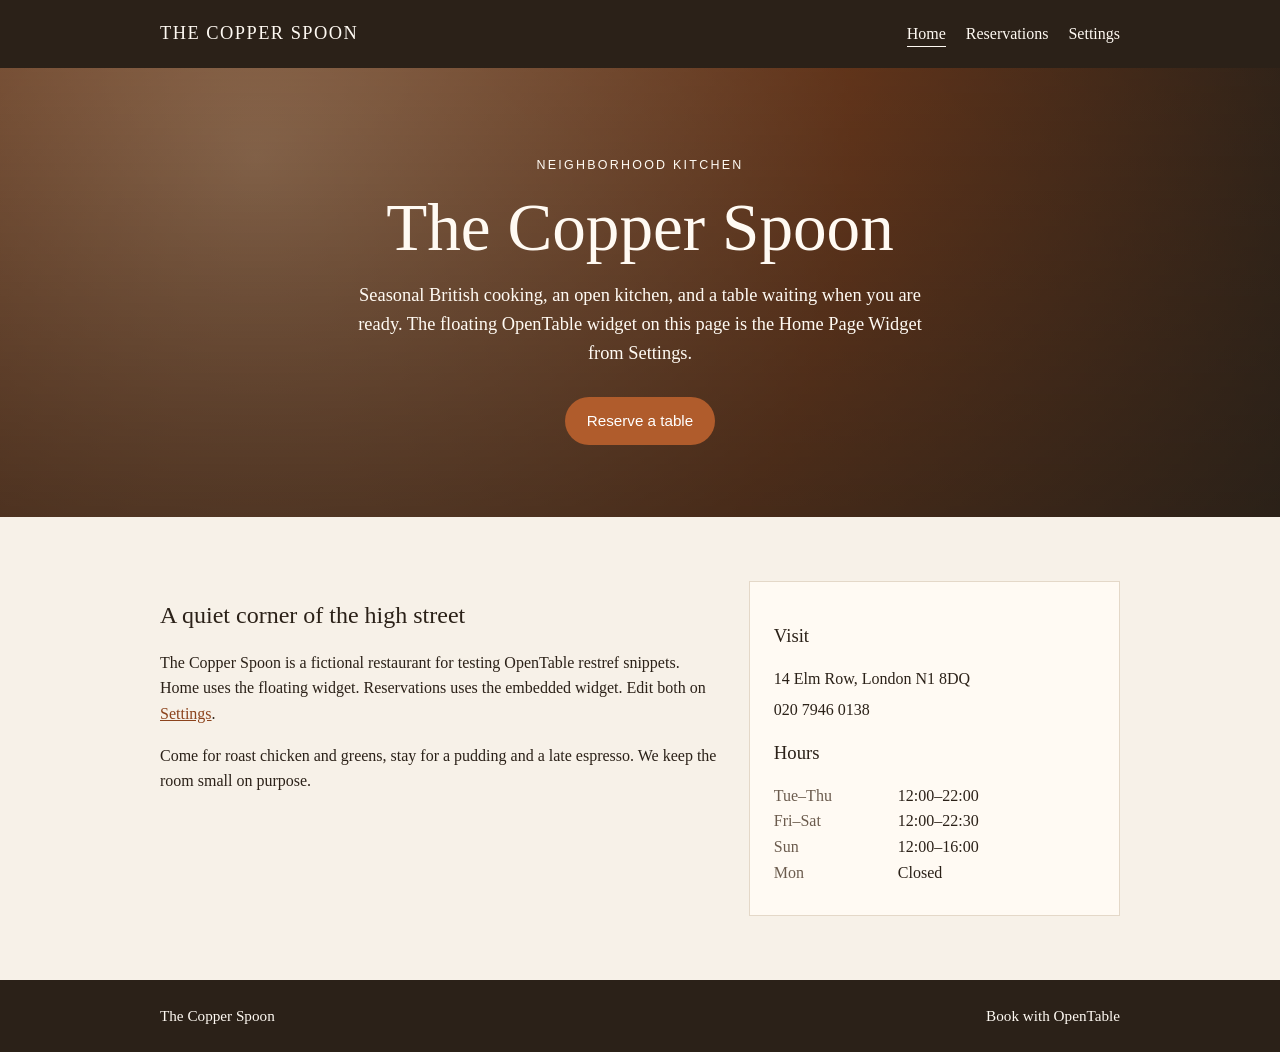
==== index.html @ 19832829 "Split restref demos onto Home, Reservations, and Settings. Settings now holds the floating and embed" ====
<!DOCTYPE html>
<html lang="en">
  <head>
    <meta charset="utf-8" />
    <meta name="viewport" content="width=device-width, initial-scale=1" />
    <title>The Copper Spoon</title>
    <link rel="stylesheet" href="css/styles.css" />
  </head>
  <body>
    <header class="site-header">
      <div class="nav-wrap">
        <a class="brand" href="index.html">The Copper Spoon</a>
        <nav class="nav-links" aria-label="Primary">
          <a href="index.html" aria-current="page">Home</a>
          <a href="reservations.html">Reservations</a>
          <a href="settings.html">Settings</a>
        </nav>
      </div>
    </header>

    <section class="hero">
      <div class="hero-inner">
        <p class="eyebrow">Neighborhood kitchen</p>
        <h1>The Copper Spoon</h1>
        <p class="lede">
          Seasonal British cooking, an open kitchen, and a table waiting when
          you are ready. The floating OpenTable widget on this page is the
          Home Page Widget from Settings.
        </p>
        <a class="button" href="reservations.html">Reserve a table</a>
      </div>
    </section>

    <section class="section">
      <div class="section-inner split">
        <div>
          <h2>A quiet corner of the high street</h2>
          <p>
            The Copper Spoon is a fictional restaurant for testing OpenTable
            restref snippets. Home uses the floating widget. Reservations uses
            the embedded widget. Edit both on
            <a href="settings.html">Settings</a>.
          </p>
          <p>
            Come for roast chicken and greens, stay for a pudding and a late
            espresso. We keep the room small on purpose.
          </p>
        </div>
        <aside class="meta-card">
          <h3>Visit</h3>
          <p>14 Elm Row, London N1 8DQ</p>
          <p>020 7946 0138</p>
          <h3>Hours</h3>
          <ul class="hours-list">
            <li><span>Tue–Thu</span> 12:00–22:00</li>
            <li><span>Fri–Sat</span> 12:00–22:30</li>
            <li><span>Sun</span> 12:00–16:00</li>
            <li><span>Mon</span> Closed</li>
          </ul>
        </aside>
      </div>
    </section>

    <footer class="site-footer">
      <div class="footer-wrap">
        <span>The Copper Spoon</span>
        <a href="reservations.html">Book with OpenTable</a>
      </div>
    </footer>

    <div id="home-restref-mount"></div>
    <script src="js/restref.js"></script>
    <script>
      Restref.loadPage("home", document.getElementById("home-restref-mount"));
    </script>
  </body>
</html>
---- css/styles.css ----
:root {
  --ink: #2b2118;
  --muted: #6b5b4d;
  --paper: #f7f1e8;
  --cream: #fffaf3;
  --copper: #b05c2c;
  --copper-dark: #8c431c;
  --line: #e4d8c8;
  --panel: #efe6d8;
}

* {
  box-sizing: border-box;
}

html {
  scroll-behavior: smooth;
}

body {
  margin: 0;
  color: var(--ink);
  background: var(--paper);
  font-family: Georgia, "Times New Roman", serif;
  line-height: 1.6;
}

img {
  max-width: 100%;
}

a {
  color: var(--copper-dark);
}

.site-header,
.site-footer {
  background: var(--ink);
  color: var(--cream);
}

.site-header a,
.site-footer a {
  color: var(--cream);
  text-decoration: none;
}

.nav-wrap,
.footer-wrap,
.hero-inner,
.section-inner {
  width: min(960px, calc(100% - 2rem));
  margin: 0 auto;
}

.nav-wrap {
  display: flex;
  align-items: center;
  justify-content: space-between;
  gap: 1rem;
  min-height: 4.25rem;
}

.brand {
  font-size: 1.15rem;
  letter-spacing: 0.08em;
  text-transform: uppercase;
}

.nav-links {
  display: flex;
  flex-wrap: wrap;
  gap: 1.25rem;
}

.nav-links a[aria-current="page"] {
  border-bottom: 1px solid var(--cream);
}

.hero {
  background:
    linear-gradient(180deg, rgba(43, 33, 24, 0.45), rgba(43, 33, 24, 0.7)),
    radial-gradient(circle at 20% 20%, #d7a077, #8c431c 55%, #2b2118);
  color: var(--cream);
  padding: 5.5rem 0 4.5rem;
}

.hero-inner {
  text-align: center;
}

.eyebrow {
  margin: 0 0 0.75rem;
  letter-spacing: 0.18em;
  text-transform: uppercase;
  font-size: 0.78rem;
  font-family: "Helvetica Neue", Helvetica, Arial, sans-serif;
}

h1,
h2,
h3 {
  font-weight: 400;
  line-height: 1.2;
}

.hero h1 {
  margin: 0 0 0.75rem;
  font-size: clamp(2.4rem, 6vw, 4.2rem);
}

.lede {
  margin: 0 auto 1.75rem;
  max-width: 36rem;
  font-size: 1.15rem;
}

.button {
  display: inline-block;
  border: 0;
  border-radius: 999px;
  padding: 0.75rem 1.35rem;
  background: var(--copper);
  color: #fff;
  text-decoration: none;
  font-family: "Helvetica Neue", Helvetica, Arial, sans-serif;
  font-size: 0.95rem;
  cursor: pointer;
}

.button:hover {
  background: var(--copper-dark);
}

.button-secondary {
  background: transparent;
  color: var(--ink);
  border: 1px solid var(--ink);
}

.button-secondary:hover {
  background: var(--ink);
  color: var(--cream);
}

.section {
  padding: 4rem 0;
}

.section + .section {
  border-top: 1px solid var(--line);
}

.split {
  display: grid;
  gap: 2rem;
}

@media (min-width: 720px) {
  .split {
    grid-template-columns: 1.2fr 0.8fr;
    align-items: start;
  }
}

.meta-card,
.page-intro,
.widget-panel {
  background: var(--cream);
  border: 1px solid var(--line);
  padding: 1.5rem;
}

.meta-card p,
.hours-list {
  margin: 0.35rem 0;
}

.hours-list {
  padding: 0;
  list-style: none;
}

.hours-list span {
  display: inline-block;
  min-width: 7.5rem;
  color: var(--muted);
}

.page-hero {
  padding: 3rem 0 1rem;
}

.widget-panel {
  min-height: 12rem;
}

.widget-panel h2 {
  margin-top: 0;
}

#restref-mount {
  min-height: 4rem;
}

.floating-note {
  margin-top: 1rem;
  color: var(--muted);
  font-size: 0.95rem;
}

.demo-steps {
  margin: 1rem 0 0;
  padding-left: 1.2rem;
}

.snippet-card {
  background: var(--panel);
  border: 1px solid var(--line);
  padding: 1.5rem;
}

.snippet-card + .snippet-card {
  margin-top: 1.5rem;
}

.snippet-card h2 {
  margin-top: 0;
}

.snippet-card textarea {
  min-height: 7.5rem;
}

a.button {
  text-align: center;
}

label {
  display: block;
  margin-bottom: 0.35rem;
  font-family: "Helvetica Neue", Helvetica, Arial, sans-serif;
  font-size: 0.85rem;
}

input,
select,
textarea {
  width: 100%;
  border: 1px solid var(--line);
  background: var(--cream);
  color: var(--ink);
  padding: 0.7rem 0.8rem;
  font: inherit;
}

textarea {
  min-height: 8.5rem;
  font-family: Menlo, Consolas, monospace;
  font-size: 0.82rem;
}

.actions {
  display: flex;
  flex-wrap: wrap;
  gap: 0.75rem;
  margin-top: 0.85rem;
}

.status {
  min-height: 1.4rem;
  margin: 0.75rem 0 0;
  font-family: "Helvetica Neue", Helvetica, Arial, sans-serif;
  font-size: 0.9rem;
}

code,
.snippet-preview {
  font-family: Menlo, Consolas, monospace;
  font-size: 0.8rem;
}

.snippet-preview {
  overflow: auto;
  background: var(--ink);
  color: var(--cream);
  padding: 1rem;
  white-space: pre-wrap;
}

.site-footer {
  padding: 1.5rem 0;
  font-size: 0.95rem;
}

.footer-wrap {
  display: flex;
  justify-content: space-between;
  gap: 1rem;
}
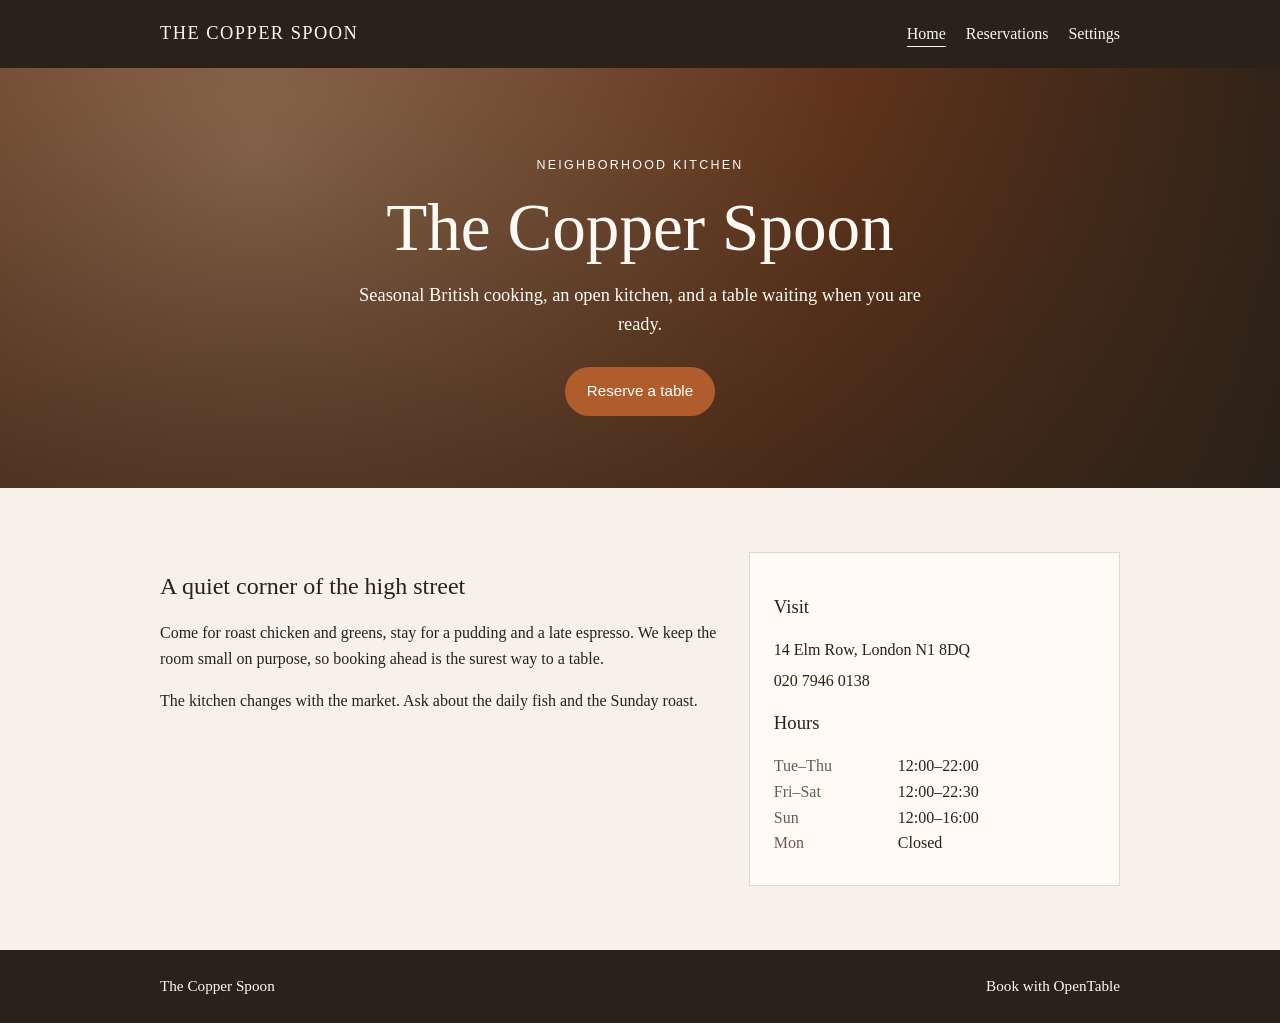
==== commit 2b82fd32: "Install restref snippets as real script tags on Home and Reservations. Dynamic injection ran too lat" ====
--- a/index.html
+++ b/index.html
@@ -24,8 +24,7 @@
         <h1>The Copper Spoon</h1>
         <p class="lede">
           Seasonal British cooking, an open kitchen, and a table waiting when
-          you are ready. The floating OpenTable widget on this page is the
-          Home Page Widget from Settings.
+          you are ready.
         </p>
         <a class="button" href="reservations.html">Reserve a table</a>
       </div>
@@ -36,14 +35,13 @@
         <div>
           <h2>A quiet corner of the high street</h2>
           <p>
-            The Copper Spoon is a fictional restaurant for testing OpenTable
-            restref snippets. Home uses the floating widget. Reservations uses
-            the embedded widget. Edit both on
-            <a href="settings.html">Settings</a>.
+            Come for roast chicken and greens, stay for a pudding and a late
+            espresso. We keep the room small on purpose, so booking ahead is
+            the surest way to a table.
           </p>
           <p>
-            Come for roast chicken and greens, stay for a pudding and a late
-            espresso. We keep the room small on purpose.
+            The kitchen changes with the market. Ask about the daily fish and
+            the Sunday roast.
           </p>
         </div>
         <aside class="meta-card">
@@ -68,10 +66,6 @@
       </div>
     </footer>
 
-    <div id="home-restref-mount"></div>
-    <script src="js/restref.js"></script>
-    <script>
-      Restref.loadPage("home", document.getElementById("home-restref-mount"));
-    </script>
+    <script type='text/javascript' src='//www.opentable.co.uk/widget/restref-v2/loader?rid=515106&widgetMode=floating&ot_source=Restaurant%20website'></script>
   </body>
 </html>
--- a/css/styles.css
+++ b/css/styles.css
@@ -200,7 +200,7 @@
 }
 
 #restref-mount {
-  min-height: 4rem;
+  min-height: 18rem;
 }
 
 .floating-note {
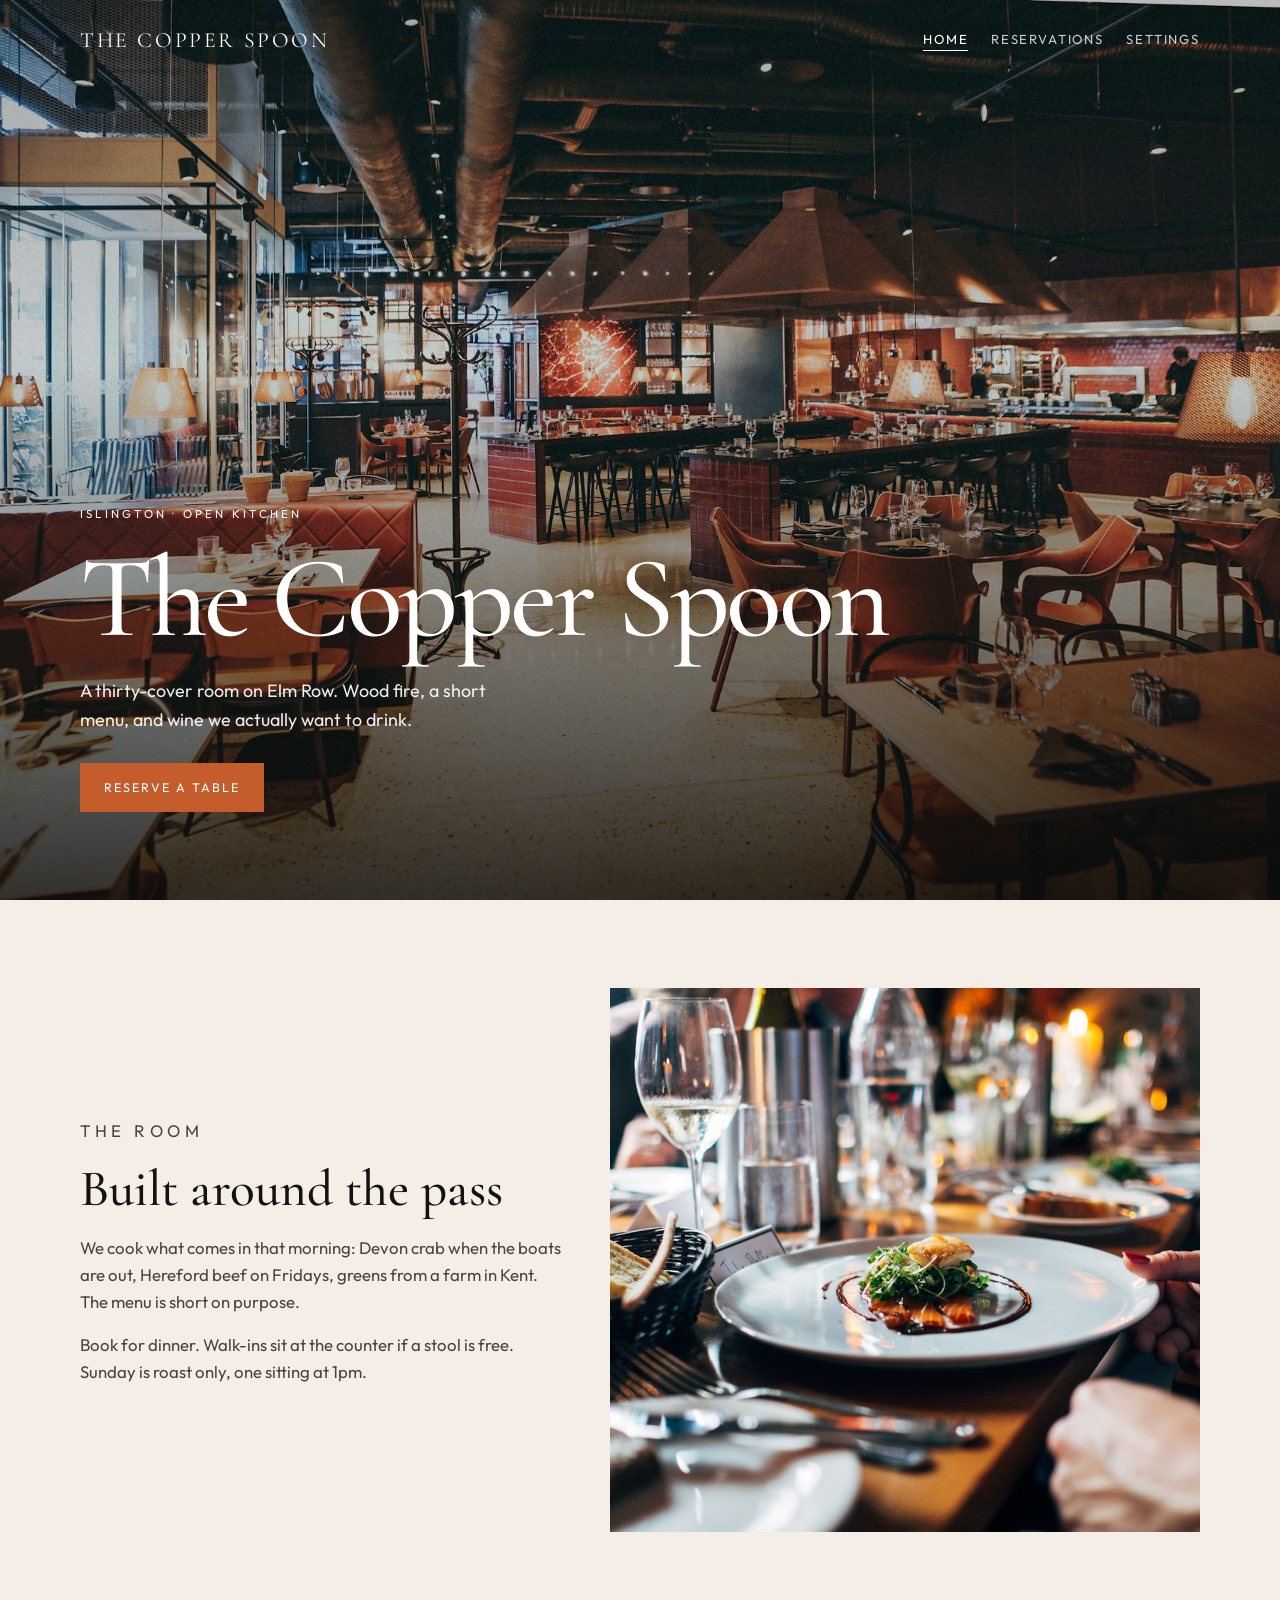
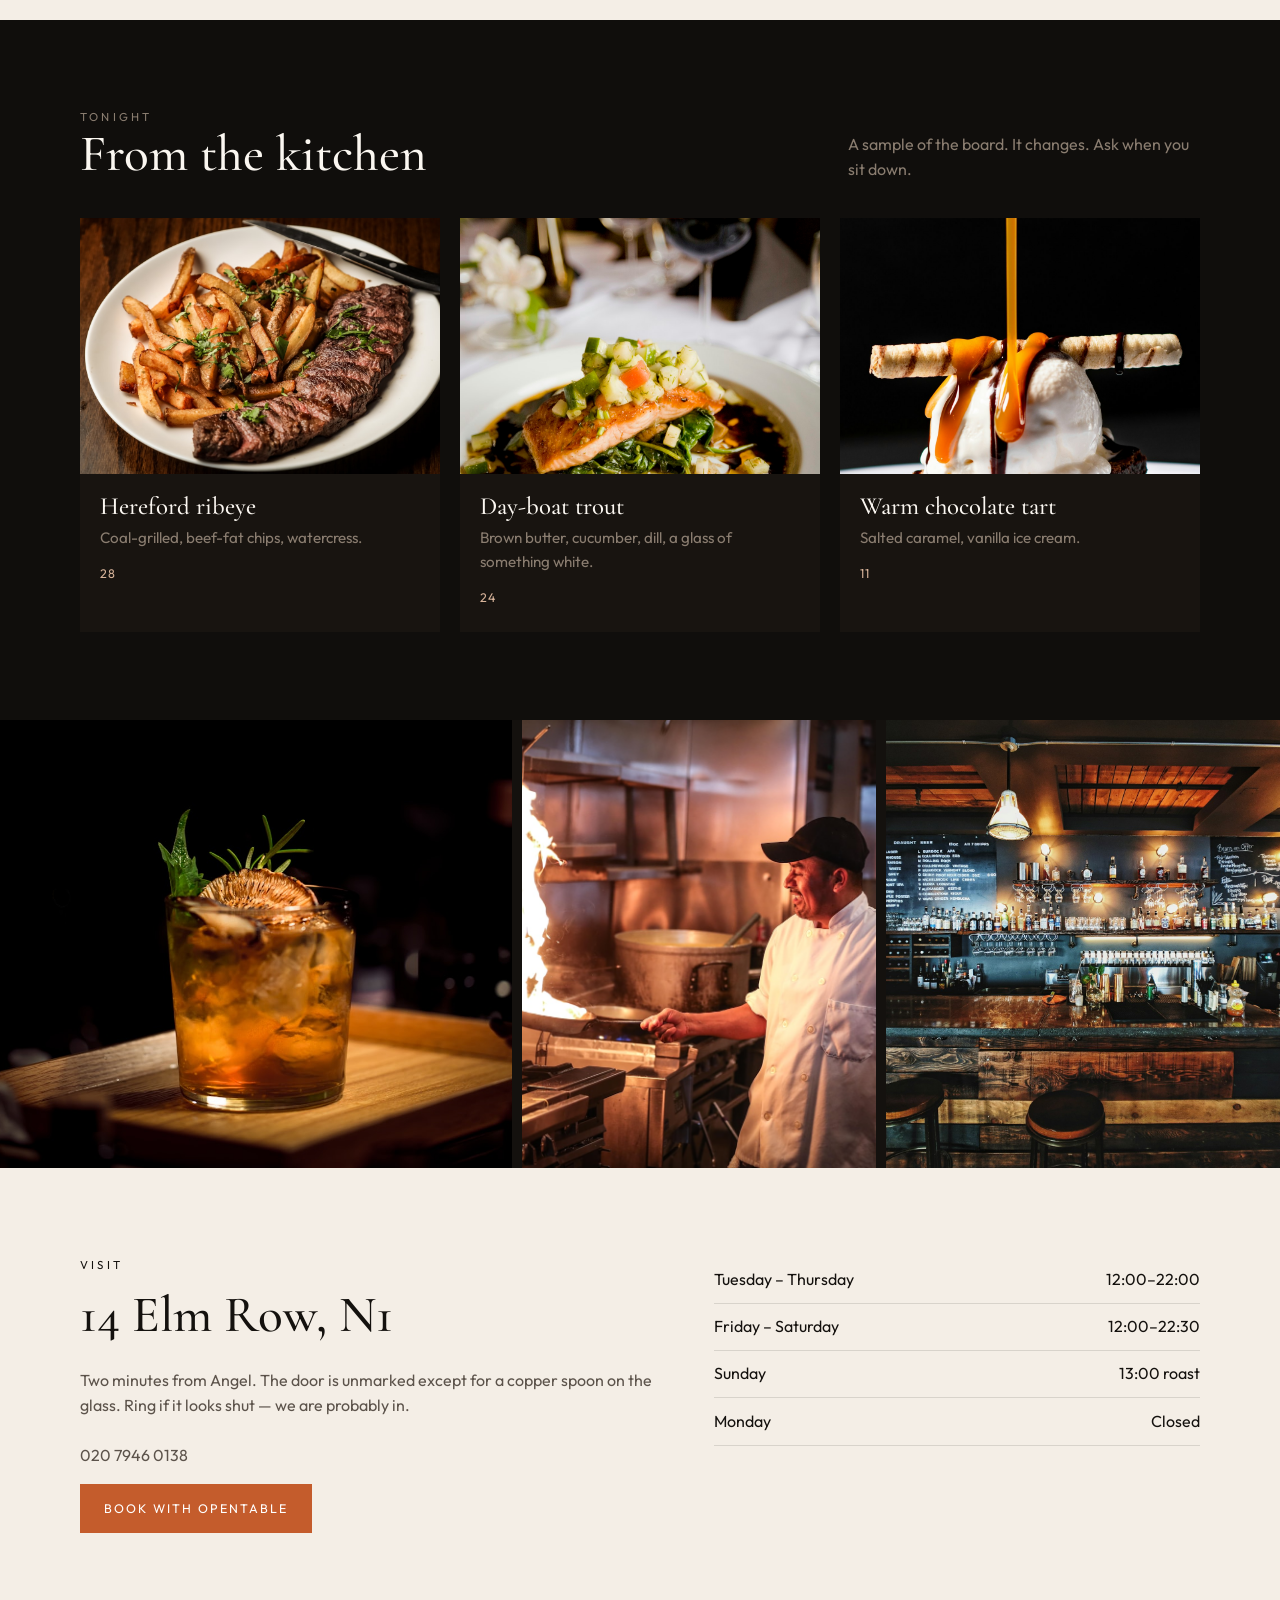
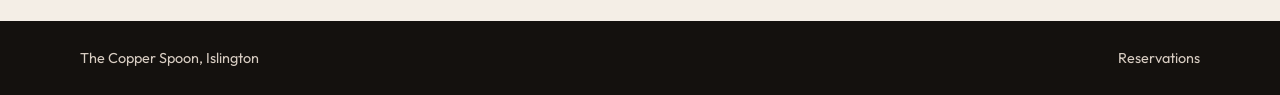
==== commit 7d4b7a97: "Make the demo look like a real restaurant site. Home now has a dining-room hero, menu, and photograp" ====
--- a/index.html
+++ b/index.html
@@ -3,7 +3,13 @@
   <head>
     <meta charset="utf-8" />
     <meta name="viewport" content="width=device-width, initial-scale=1" />
-    <title>The Copper Spoon</title>
+    <title>The Copper Spoon — Islington</title>
+    <link rel="preconnect" href="https://fonts.googleapis.com" />
+    <link rel="preconnect" href="https://fonts.gstatic.com" crossorigin />
+    <link
+      href="https://fonts.googleapis.com/css2?family=Cormorant+Garamond:ital,wght@0,500;0,600;1,500&family=Outfit:wght@400;500;600&display=swap"
+      rel="stylesheet"
+    />
     <link rel="stylesheet" href="css/styles.css" />
   </head>
   <body>
@@ -19,53 +25,121 @@
     </header>
 
     <section class="hero">
+      <img
+        class="hero-photo"
+        src="images/hero-dining.jpg"
+        alt="The dining room at The Copper Spoon, with copper lights and an open kitchen"
+      />
       <div class="hero-inner">
-        <p class="eyebrow">Neighborhood kitchen</p>
+        <p class="eyebrow">Islington · Open kitchen</p>
         <h1>The Copper Spoon</h1>
         <p class="lede">
-          Seasonal British cooking, an open kitchen, and a table waiting when
-          you are ready.
+          A thirty-cover room on Elm Row. Wood fire, a short menu, and wine we
+          actually want to drink.
         </p>
         <a class="button" href="reservations.html">Reserve a table</a>
       </div>
     </section>
 
-    <section class="section">
-      <div class="section-inner split">
-        <div>
-          <h2>A quiet corner of the high street</h2>
+    <section class="section section-light">
+      <div class="section-inner intro-grid">
+        <div class="intro-copy">
+          <p class="eyebrow">The room</p>
+          <h2>Built around the pass</h2>
           <p>
-            Come for roast chicken and greens, stay for a pudding and a late
-            espresso. We keep the room small on purpose, so booking ahead is
-            the surest way to a table.
+            We cook what comes in that morning: Devon crab when the boats are
+            out, Hereford beef on Fridays, greens from a farm in Kent. The menu
+            is short on purpose.
           </p>
           <p>
-            The kitchen changes with the market. Ask about the daily fish and
-            the Sunday roast.
+            Book for dinner. Walk-ins sit at the counter if a stool is free.
+            Sunday is roast only, one sitting at 1pm.
           </p>
         </div>
-        <aside class="meta-card">
-          <h3>Visit</h3>
-          <p>14 Elm Row, London N1 8DQ</p>
-          <p>020 7946 0138</p>
-          <h3>Hours</h3>
+        <img
+          class="intro-photo"
+          src="images/table.jpg"
+          alt="A scallop dish being set down at the table"
+        />
+      </div>
+    </section>
+
+    <section class="section section-dark">
+      <div class="section-inner">
+        <div class="menu-head">
+          <div>
+            <p class="eyebrow">Tonight</p>
+            <h2>From the kitchen</h2>
+          </div>
+          <p>A sample of the board. It changes. Ask when you sit down.</p>
+        </div>
+        <div class="menu-grid">
+          <article class="dish">
+            <img src="images/dish-roast.jpg" alt="Sliced ribeye with chips" />
+            <div class="dish-body">
+              <h3>Hereford ribeye</h3>
+              <p>Coal-grilled, beef-fat chips, watercress.</p>
+              <span class="price">28</span>
+            </div>
+          </article>
+          <article class="dish">
+            <img src="images/dish-fish.jpg" alt="Pan-fried trout with cucumber" />
+            <div class="dish-body">
+              <h3>Day-boat trout</h3>
+              <p>Brown butter, cucumber, dill, a glass of something white.</p>
+              <span class="price">24</span>
+            </div>
+          </article>
+          <article class="dish">
+            <img src="images/dish-pudding.jpg" alt="Warm chocolate pudding with ice cream and caramel" />
+            <div class="dish-body">
+              <h3>Warm chocolate tart</h3>
+              <p>Salted caramel, vanilla ice cream.</p>
+              <span class="price">11</span>
+            </div>
+          </article>
+        </div>
+      </div>
+    </section>
+
+    <section class="gallery" aria-label="The restaurant">
+      <img src="images/wine.jpg" alt="A whisky cocktail on a wooden tray" />
+      <img src="images/kitchen.jpg" alt="The open kitchen, pan on the flame" />
+      <img src="images/reserve-bg.jpg" alt="The bar at The Copper Spoon" />
+    </section>
+
+    <section class="section section-light">
+      <div class="section-inner visit-grid">
+        <div>
+          <p class="eyebrow">Visit</p>
+          <h2>14 Elm Row, N1</h2>
+          <p class="meta-note">
+            Two minutes from Angel. The door is unmarked except for a copper
+            spoon on the glass. Ring if it looks shut — we are probably in.
+          </p>
+          <p class="meta-note">020 7946 0138</p>
+          <a class="button" href="reservations.html">Book with OpenTable</a>
+        </div>
+        <div>
           <ul class="hours-list">
-            <li><span>Tue–Thu</span> 12:00–22:00</li>
-            <li><span>Fri–Sat</span> 12:00–22:30</li>
-            <li><span>Sun</span> 12:00–16:00</li>
-            <li><span>Mon</span> Closed</li>
+            <li><span>Tuesday – Thursday</span> 12:00–22:00</li>
+            <li><span>Friday – Saturday</span> 12:00–22:30</li>
+            <li><span>Sunday</span> 13:00 roast</li>
+            <li><span>Monday</span> Closed</li>
           </ul>
-        </aside>
+        </div>
       </div>
     </section>
 
     <footer class="site-footer">
       <div class="footer-wrap">
-        <span>The Copper Spoon</span>
-        <a href="reservations.html">Book with OpenTable</a>
+        <span>The Copper Spoon, Islington</span>
+        <a href="reservations.html">Reservations</a>
       </div>
     </footer>
 
-    <script type='text/javascript' src='//www.opentable.co.uk/widget/restref-v2/loader?rid=515106&widgetMode=floating&ot_source=Restaurant%20website'></script>
+    <div class="restref-floating" data-restref="home-floating">
+      <script type='text/javascript' src='//www.opentable.co.uk/widget/restref-v2/loader?rid=515106&widgetMode=floating&ot_source=Restaurant%20website'></script>
+    </div>
   </body>
 </html>
--- a/css/styles.css
+++ b/css/styles.css
@@ -1,12 +1,14 @@
 :root {
-  --ink: #2b2118;
-  --muted: #6b5b4d;
-  --paper: #f7f1e8;
-  --cream: #fffaf3;
-  --copper: #b05c2c;
-  --copper-dark: #8c431c;
-  --line: #e4d8c8;
-  --panel: #efe6d8;
+  --ink: #14110e;
+  --muted: #8a7d70;
+  --paper: #f4eee6;
+  --cream: #fbf7f1;
+  --copper: #c45c2c;
+  --copper-dark: #9a3f18;
+  --line: rgba(255, 255, 255, 0.16);
+  --panel: #1c1814;
+  --serif: "Cormorant Garamond", Georgia, serif;
+  --sans: "Outfit", "Helvetica Neue", sans-serif;
 }
 
 * {
@@ -20,36 +22,39 @@
 body {
   margin: 0;
   color: var(--ink);
-  background: var(--paper);
-  font-family: Georgia, "Times New Roman", serif;
+  background: var(--ink);
+  font-family: var(--sans);
   line-height: 1.6;
 }
 
 img {
   max-width: 100%;
+  display: block;
 }
 
 a {
-  color: var(--copper-dark);
-}
-
-.site-header,
-.site-footer {
+  color: inherit;
+}
+
+.site-header {
+  position: absolute;
+  top: 0;
+  left: 0;
+  right: 0;
+  z-index: 20;
+  color: #fff;
+}
+
+.site-header--solid {
+  position: relative;
   background: var(--ink);
-  color: var(--cream);
-}
-
-.site-header a,
-.site-footer a {
-  color: var(--cream);
-  text-decoration: none;
 }
 
 .nav-wrap,
 .footer-wrap,
 .hero-inner,
 .section-inner {
-  width: min(960px, calc(100% - 2rem));
+  width: min(1120px, calc(100% - 2.5rem));
   margin: 0 auto;
 }
 
@@ -58,73 +63,110 @@
   align-items: center;
   justify-content: space-between;
   gap: 1rem;
-  min-height: 4.25rem;
+  min-height: 5rem;
 }
 
 .brand {
-  font-size: 1.15rem;
-  letter-spacing: 0.08em;
+  font-family: var(--serif);
+  font-size: 1.35rem;
+  letter-spacing: 0.12em;
   text-transform: uppercase;
+  text-decoration: none;
 }
 
 .nav-links {
   display: flex;
   flex-wrap: wrap;
-  gap: 1.25rem;
-}
-
+  gap: 1.4rem;
+  font-size: 0.82rem;
+  letter-spacing: 0.14em;
+  text-transform: uppercase;
+}
+
+.nav-links a {
+  text-decoration: none;
+  opacity: 0.78;
+}
+
+.nav-links a:hover,
 .nav-links a[aria-current="page"] {
-  border-bottom: 1px solid var(--cream);
+  opacity: 1;
+  border-bottom: 1px solid #fff;
 }
 
 .hero {
+  position: relative;
+  min-height: 100vh;
+  display: grid;
+  place-items: end stretch;
+  color: #fff;
+  overflow: hidden;
+}
+
+.hero-photo {
+  position: absolute;
+  inset: 0;
+  width: 100%;
+  height: 100%;
+  object-fit: cover;
+  object-position: center 40%;
+}
+
+.hero::after {
+  content: "";
+  position: absolute;
+  inset: 0;
   background:
-    linear-gradient(180deg, rgba(43, 33, 24, 0.45), rgba(43, 33, 24, 0.7)),
-    radial-gradient(circle at 20% 20%, #d7a077, #8c431c 55%, #2b2118);
-  color: var(--cream);
-  padding: 5.5rem 0 4.5rem;
+    linear-gradient(180deg, rgba(12, 9, 7, 0.28) 0%, rgba(12, 9, 7, 0.15) 40%, rgba(12, 9, 7, 0.82) 100%);
 }
 
 .hero-inner {
-  text-align: center;
+  position: relative;
+  z-index: 1;
+  padding: 0 0 5.5rem;
 }
 
 .eyebrow {
-  margin: 0 0 0.75rem;
-  letter-spacing: 0.18em;
+  margin: 0 0 0.8rem;
+  letter-spacing: 0.28em;
   text-transform: uppercase;
-  font-size: 0.78rem;
-  font-family: "Helvetica Neue", Helvetica, Arial, sans-serif;
+  font-size: 0.72rem;
 }
 
 h1,
 h2,
 h3 {
+  font-family: var(--serif);
+  font-weight: 500;
+  line-height: 1.1;
+}
+
+.hero h1 {
+  margin: 0 0 0.9rem;
+  font-size: clamp(3.4rem, 9vw, 7.2rem);
+  letter-spacing: -0.03em;
+}
+
+.lede {
+  margin: 0 0 1.8rem;
+  max-width: 28rem;
+  font-size: 1.12rem;
   font-weight: 400;
-  line-height: 1.2;
-}
-
-.hero h1 {
-  margin: 0 0 0.75rem;
-  font-size: clamp(2.4rem, 6vw, 4.2rem);
-}
-
-.lede {
-  margin: 0 auto 1.75rem;
-  max-width: 36rem;
-  font-size: 1.15rem;
+  opacity: 0.92;
 }
 
 .button {
   display: inline-block;
   border: 0;
-  border-radius: 999px;
-  padding: 0.75rem 1.35rem;
+  border-radius: 0;
+  padding: 0.9rem 1.5rem;
   background: var(--copper);
   color: #fff;
   text-decoration: none;
-  font-family: "Helvetica Neue", Helvetica, Arial, sans-serif;
-  font-size: 0.95rem;
+  font-family: var(--sans);
+  font-size: 0.78rem;
+  letter-spacing: 0.16em;
+  text-transform: uppercase;
   cursor: pointer;
 }
 
@@ -134,79 +176,240 @@
 
 .button-secondary {
   background: transparent;
+  color: #fff;
+  border: 1px solid rgba(255, 255, 255, 0.45);
+}
+
+.button-secondary:hover {
+  background: #fff;
   color: var(--ink);
-  border: 1px solid var(--ink);
-}
-
-.button-secondary:hover {
-  background: var(--ink);
+}
+
+.section {
+  padding: 5.5rem 0;
+}
+
+.section-light {
+  background: var(--paper);
+  color: var(--ink);
+}
+
+.section-dark {
+  background: #100e0c;
   color: var(--cream);
 }
 
-.section {
-  padding: 4rem 0;
-}
-
-.section + .section {
-  border-top: 1px solid var(--line);
-}
-
-.split {
+.intro-grid {
   display: grid;
-  gap: 2rem;
-}
-
-@media (min-width: 720px) {
-  .split {
-    grid-template-columns: 1.2fr 0.8fr;
+  gap: 3rem;
+  align-items: center;
+}
+
+@media (min-width: 860px) {
+  .intro-grid {
+    grid-template-columns: 0.9fr 1.1fr;
+  }
+}
+
+.intro-copy h2 {
+  margin: 0 0 1.1rem;
+  font-size: clamp(2.2rem, 4vw, 3.4rem);
+}
+
+.intro-copy p {
+  margin: 0 0 1rem;
+  color: #4c433b;
+  font-size: 1.05rem;
+}
+
+.intro-photo {
+  width: 100%;
+  height: 34rem;
+  object-fit: cover;
+}
+
+.menu-head {
+  display: flex;
+  justify-content: space-between;
+  gap: 1rem;
+  align-items: end;
+  margin-bottom: 2.2rem;
+}
+
+.menu-head h2 {
+  margin: 0;
+  font-size: clamp(2.2rem, 4vw, 3.3rem);
+}
+
+.menu-head p {
+  margin: 0;
+  max-width: 22rem;
+  color: var(--muted);
+}
+
+.menu-grid {
+  display: grid;
+  gap: 1.25rem;
+}
+
+@media (min-width: 800px) {
+  .menu-grid {
+    grid-template-columns: repeat(3, 1fr);
+  }
+}
+
+.dish {
+  background: #181410;
+}
+
+.dish img {
+  width: 100%;
+  height: 16rem;
+  object-fit: cover;
+}
+
+.dish-body {
+  padding: 1.2rem 1.25rem 1.4rem;
+}
+
+.dish h3 {
+  margin: 0 0 0.35rem;
+  font-size: 1.55rem;
+}
+
+.dish p {
+  margin: 0;
+  color: var(--muted);
+  font-size: 0.95rem;
+}
+
+.price {
+  display: inline-block;
+  margin-top: 0.85rem;
+  letter-spacing: 0.12em;
+  font-size: 0.78rem;
+  color: #d8b49a;
+}
+
+.gallery {
+  display: grid;
+  gap: 0.6rem;
+}
+
+@media (min-width: 800px) {
+  .gallery {
+    grid-template-columns: 1.3fr 0.9fr 1fr;
+    min-height: 28rem;
+  }
+}
+
+.gallery img {
+  width: 100%;
+  height: 18rem;
+  object-fit: cover;
+}
+
+@media (min-width: 800px) {
+  .gallery img {
+    height: 100%;
+    min-height: 28rem;
+  }
+}
+
+.visit-grid {
+  display: grid;
+  gap: 2.5rem;
+}
+
+@media (min-width: 800px) {
+  .visit-grid {
+    grid-template-columns: 1.1fr 0.9fr;
     align-items: start;
   }
 }
 
-.meta-card,
-.page-intro,
-.widget-panel {
-  background: var(--cream);
-  border: 1px solid var(--line);
-  padding: 1.5rem;
-}
-
-.meta-card p,
+.visit-grid h2 {
+  margin: 0 0 0.8rem;
+  font-size: clamp(2.2rem, 4vw, 3.3rem);
+}
+
 .hours-list {
-  margin: 0.35rem 0;
-}
-
-.hours-list {
+  margin: 0;
   padding: 0;
   list-style: none;
 }
 
-.hours-list span {
-  display: inline-block;
-  min-width: 7.5rem;
-  color: var(--muted);
-}
-
-.page-hero {
-  padding: 3rem 0 1rem;
-}
-
-.widget-panel {
-  min-height: 12rem;
-}
-
-.widget-panel h2 {
-  margin-top: 0;
+.hours-list li {
+  display: flex;
+  justify-content: space-between;
+  gap: 1rem;
+  padding: 0.65rem 0;
+  border-bottom: 1px solid rgba(20, 17, 14, 0.12);
+}
+
+.meta-note {
+  margin-top: 1.5rem;
+  color: #5c534b;
+}
+
+.page-reservations {
+  min-height: 100vh;
+}
+
+.reserve-stage {
+  position: relative;
+  min-height: 100vh;
+  display: grid;
+  place-items: center;
+  padding: 6.5rem 1.25rem 2.5rem;
+}
+
+.reserve-bg {
+  position: absolute;
+  inset: 0;
+  width: 100%;
+  height: 100%;
+  object-fit: cover;
+}
+
+.reserve-stage::after {
+  content: "";
+  position: absolute;
+  inset: 0;
+  background: rgba(10, 8, 6, 0.62);
+}
+
+.widget-only {
+  position: relative;
+  z-index: 1;
+  width: min(480px, 100%);
+  background: #fff;
+  color: var(--ink);
+  box-shadow: 0 24px 60px rgba(0, 0, 0, 0.4);
 }
 
 #restref-mount {
   min-height: 18rem;
 }
 
-.floating-note {
-  margin-top: 1rem;
-  color: var(--muted);
-  font-size: 0.95rem;
+#restref-mount .ot-restref-v2-widget-iframe {
+  display: block;
+  width: 100% !important;
+  max-width: 100% !important;
+}
+
+.page-intro,
+.snippet-card {
+  color: var(--cream);
+}
+
+.page-hero {
+  padding: 3.5rem 0 0.5rem;
+}
+
+.page-intro p,
+.demo-steps {
+  color: #cfc3b6;
 }
 
 .demo-steps {
@@ -215,8 +418,8 @@
 }
 
 .snippet-card {
-  background: var(--panel);
-  border: 1px solid var(--line);
+  background: #1b1713;
+  border: 1px solid rgba(255, 255, 255, 0.08);
   padding: 1.5rem;
 }
 
@@ -230,6 +433,10 @@
 
 .snippet-card textarea {
   min-height: 7.5rem;
+}
+
+.snippet-card a {
+  color: #e2b089;
 }
 
 a.button {
@@ -239,24 +446,25 @@
 label {
   display: block;
   margin-bottom: 0.35rem;
-  font-family: "Helvetica Neue", Helvetica, Arial, sans-serif;
-  font-size: 0.85rem;
+  font-size: 0.78rem;
+  letter-spacing: 0.08em;
+  text-transform: uppercase;
 }
 
 input,
 select,
 textarea {
   width: 100%;
-  border: 1px solid var(--line);
-  background: var(--cream);
-  color: var(--ink);
+  border: 1px solid rgba(255, 255, 255, 0.14);
+  background: #100e0c;
+  color: var(--cream);
   padding: 0.7rem 0.8rem;
   font: inherit;
 }
 
 textarea {
   min-height: 8.5rem;
-  font-family: Menlo, Consolas, monospace;
+  font-family: ui-monospace, Menlo, Consolas, monospace;
   font-size: 0.82rem;
 }
 
@@ -270,27 +478,17 @@
 .status {
   min-height: 1.4rem;
   margin: 0.75rem 0 0;
-  font-family: "Helvetica Neue", Helvetica, Arial, sans-serif;
   font-size: 0.9rem;
 }
 
-code,
-.snippet-preview {
-  font-family: Menlo, Consolas, monospace;
-  font-size: 0.8rem;
-}
-
-.snippet-preview {
-  overflow: auto;
-  background: var(--ink);
-  color: var(--cream);
-  padding: 1rem;
-  white-space: pre-wrap;
-}
-
 .site-footer {
-  padding: 1.5rem 0;
-  font-size: 0.95rem;
+  padding: 1.6rem 0;
+  color: #d8cdc2;
+  font-size: 0.9rem;
+}
+
+.site-footer a {
+  text-decoration: none;
 }
 
 .footer-wrap {
@@ -298,3 +496,29 @@
   justify-content: space-between;
   gap: 1rem;
 }
+
+.restref-floating {
+  position: fixed;
+  right: 1.25rem;
+  bottom: 1.25rem;
+  z-index: 2147483000;
+  width: min(390px, calc(100vw - 2rem));
+  max-height: calc(100vh - 2.5rem);
+  overflow: hidden;
+  background: #fff;
+  box-shadow: 0 12px 40px rgba(0, 0, 0, 0.35);
+}
+
+.restref-floating [id^="ot-restref-v2-widget-container"] {
+  display: block;
+  width: 100%;
+}
+
+.restref-floating .ot-restref-v2-widget-iframe {
+  display: block;
+  width: 100% !important;
+  max-width: 100% !important;
+  height: min(640px, calc(100vh - 2.5rem));
+  border: 0;
+  background: #fff;
+}
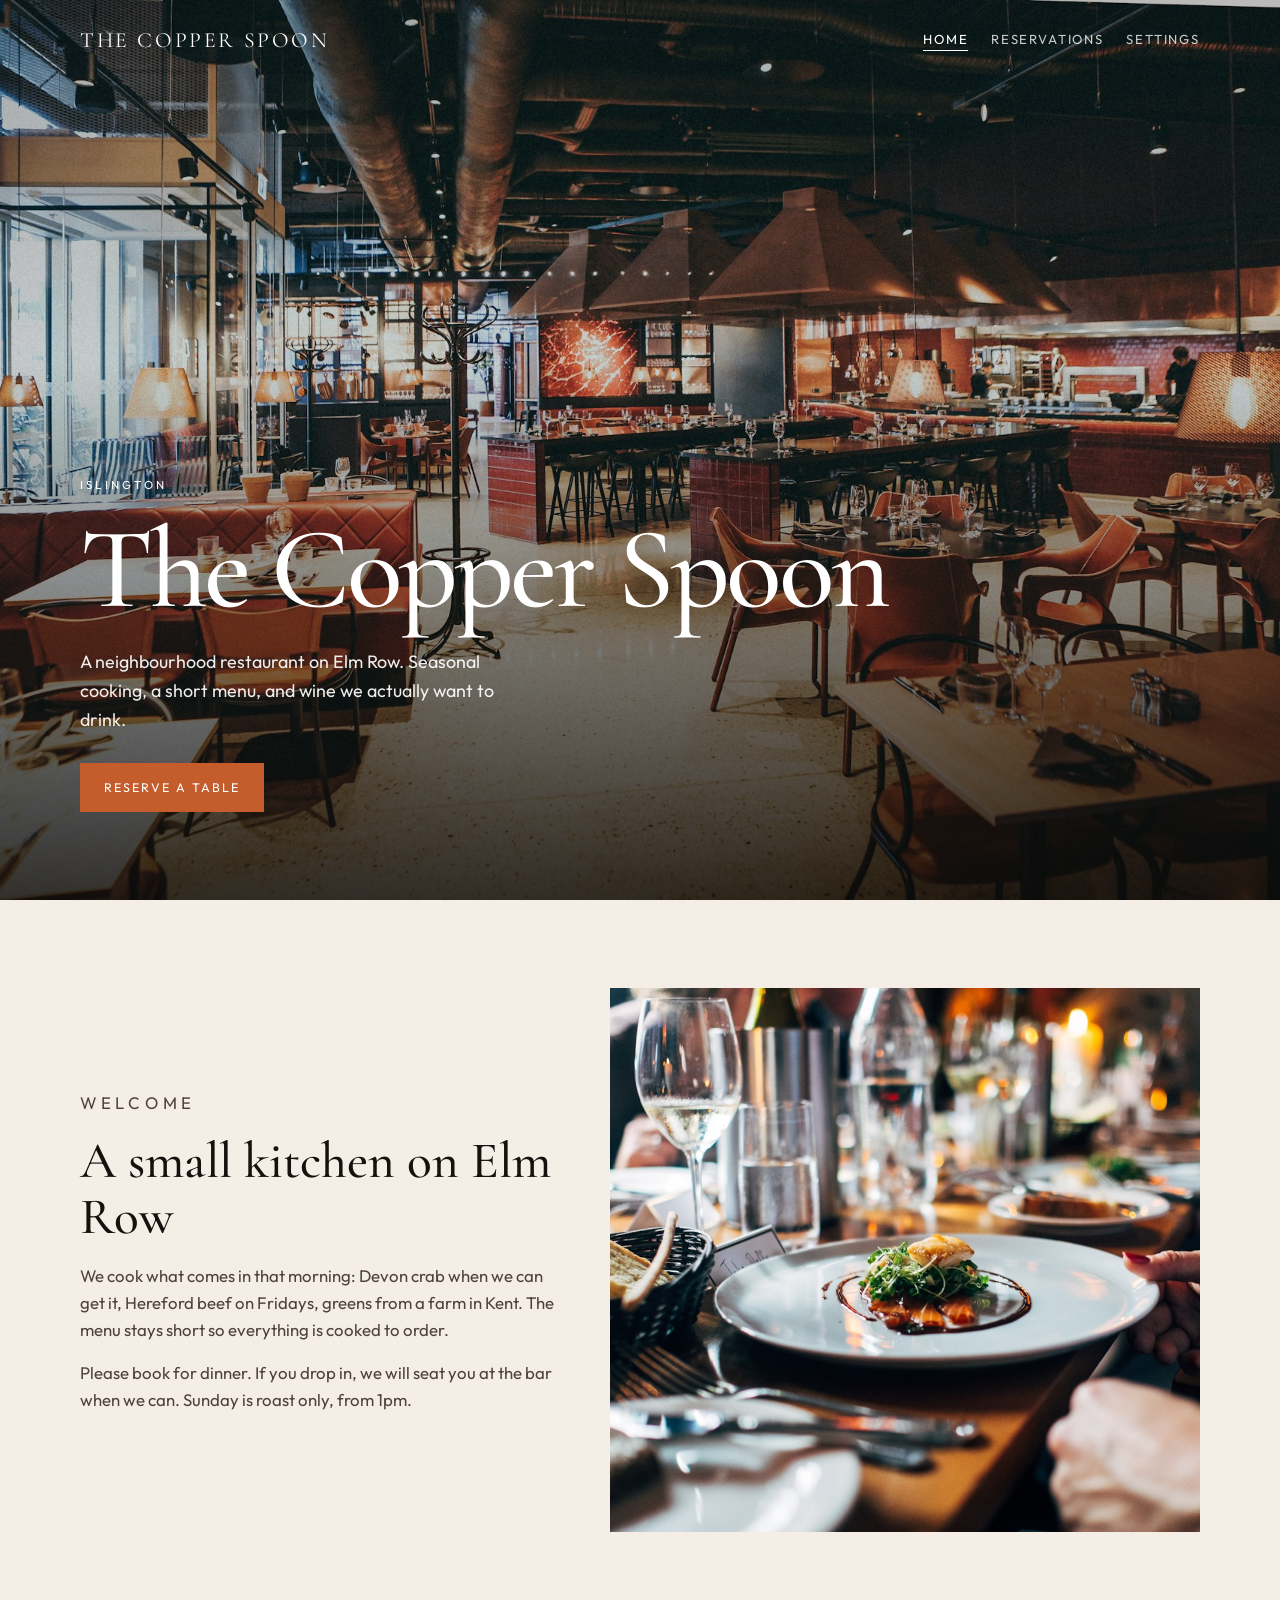
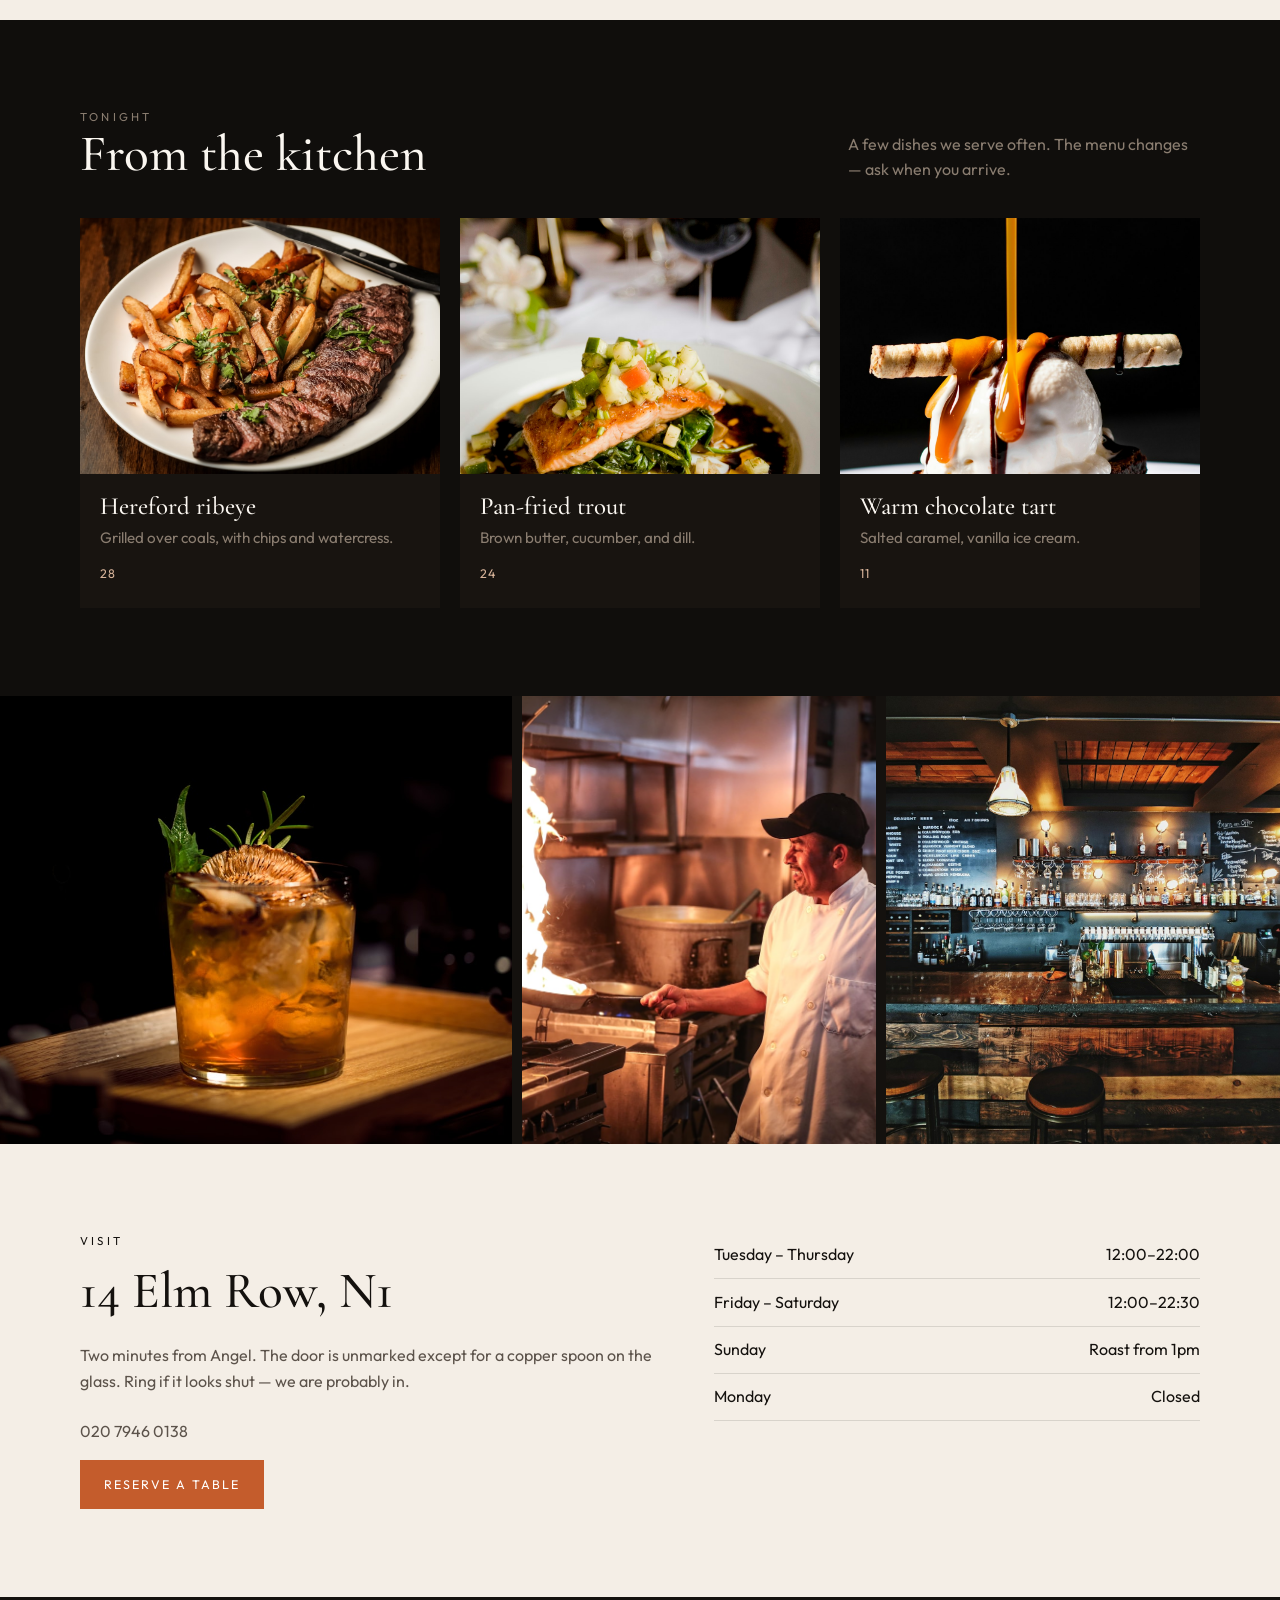
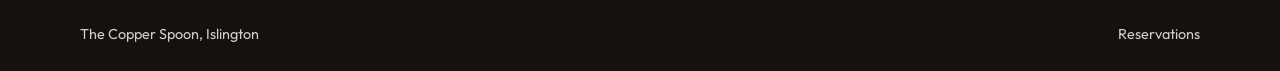
==== commit 1a0d4e63: "Rewrite homepage copy in guest language. Drop industry phrasing like covers, the pass, sittings, and" ====
--- a/index.html
+++ b/index.html
@@ -31,11 +31,11 @@
         alt="The dining room at The Copper Spoon, with copper lights and an open kitchen"
       />
       <div class="hero-inner">
-        <p class="eyebrow">Islington · Open kitchen</p>
+        <p class="eyebrow">Islington</p>
         <h1>The Copper Spoon</h1>
         <p class="lede">
-          A thirty-cover room on Elm Row. Wood fire, a short menu, and wine we
-          actually want to drink.
+          A neighbourhood restaurant on Elm Row. Seasonal cooking, a short menu,
+          and wine we actually want to drink.
         </p>
         <a class="button" href="reservations.html">Reserve a table</a>
       </div>
@@ -44,16 +44,16 @@
     <section class="section section-light">
       <div class="section-inner intro-grid">
         <div class="intro-copy">
-          <p class="eyebrow">The room</p>
-          <h2>Built around the pass</h2>
+          <p class="eyebrow">Welcome</p>
+          <h2>A small kitchen on Elm Row</h2>
           <p>
-            We cook what comes in that morning: Devon crab when the boats are
-            out, Hereford beef on Fridays, greens from a farm in Kent. The menu
-            is short on purpose.
+            We cook what comes in that morning: Devon crab when we can get it,
+            Hereford beef on Fridays, greens from a farm in Kent. The menu stays
+            short so everything is cooked to order.
           </p>
           <p>
-            Book for dinner. Walk-ins sit at the counter if a stool is free.
-            Sunday is roast only, one sitting at 1pm.
+            Please book for dinner. If you drop in, we will seat you at the bar
+            when we can. Sunday is roast only, from 1pm.
           </p>
         </div>
         <img
@@ -71,22 +71,22 @@
             <p class="eyebrow">Tonight</p>
             <h2>From the kitchen</h2>
           </div>
-          <p>A sample of the board. It changes. Ask when you sit down.</p>
+          <p>A few dishes we serve often. The menu changes — ask when you arrive.</p>
         </div>
         <div class="menu-grid">
           <article class="dish">
             <img src="images/dish-roast.jpg" alt="Sliced ribeye with chips" />
             <div class="dish-body">
               <h3>Hereford ribeye</h3>
-              <p>Coal-grilled, beef-fat chips, watercress.</p>
+              <p>Grilled over coals, with chips and watercress.</p>
               <span class="price">28</span>
             </div>
           </article>
           <article class="dish">
             <img src="images/dish-fish.jpg" alt="Pan-fried trout with cucumber" />
             <div class="dish-body">
-              <h3>Day-boat trout</h3>
-              <p>Brown butter, cucumber, dill, a glass of something white.</p>
+              <h3>Pan-fried trout</h3>
+              <p>Brown butter, cucumber, and dill.</p>
               <span class="price">24</span>
             </div>
           </article>
@@ -118,13 +118,13 @@
             spoon on the glass. Ring if it looks shut — we are probably in.
           </p>
           <p class="meta-note">020 7946 0138</p>
-          <a class="button" href="reservations.html">Book with OpenTable</a>
+          <a class="button" href="reservations.html">Reserve a table</a>
         </div>
         <div>
           <ul class="hours-list">
             <li><span>Tuesday – Thursday</span> 12:00–22:00</li>
             <li><span>Friday – Saturday</span> 12:00–22:30</li>
-            <li><span>Sunday</span> 13:00 roast</li>
+            <li><span>Sunday</span> Roast from 1pm</li>
             <li><span>Monday</span> Closed</li>
           </ul>
         </div>
--- a/css/styles.css
+++ b/css/styles.css
@@ -504,14 +504,14 @@
   z-index: 2147483000;
   width: min(390px, calc(100vw - 2rem));
   max-height: calc(100vh - 2.5rem);
-  overflow: hidden;
-  background: #fff;
-  box-shadow: 0 12px 40px rgba(0, 0, 0, 0.35);
+  background: transparent;
+  box-shadow: none;
 }
 
 .restref-floating [id^="ot-restref-v2-widget-container"] {
   display: block;
   width: 100%;
+  background: transparent;
 }
 
 .restref-floating .ot-restref-v2-widget-iframe {
@@ -520,5 +520,5 @@
   max-width: 100% !important;
   height: min(640px, calc(100vh - 2.5rem));
   border: 0;
-  background: #fff;
-}
+  background: transparent;
+}
